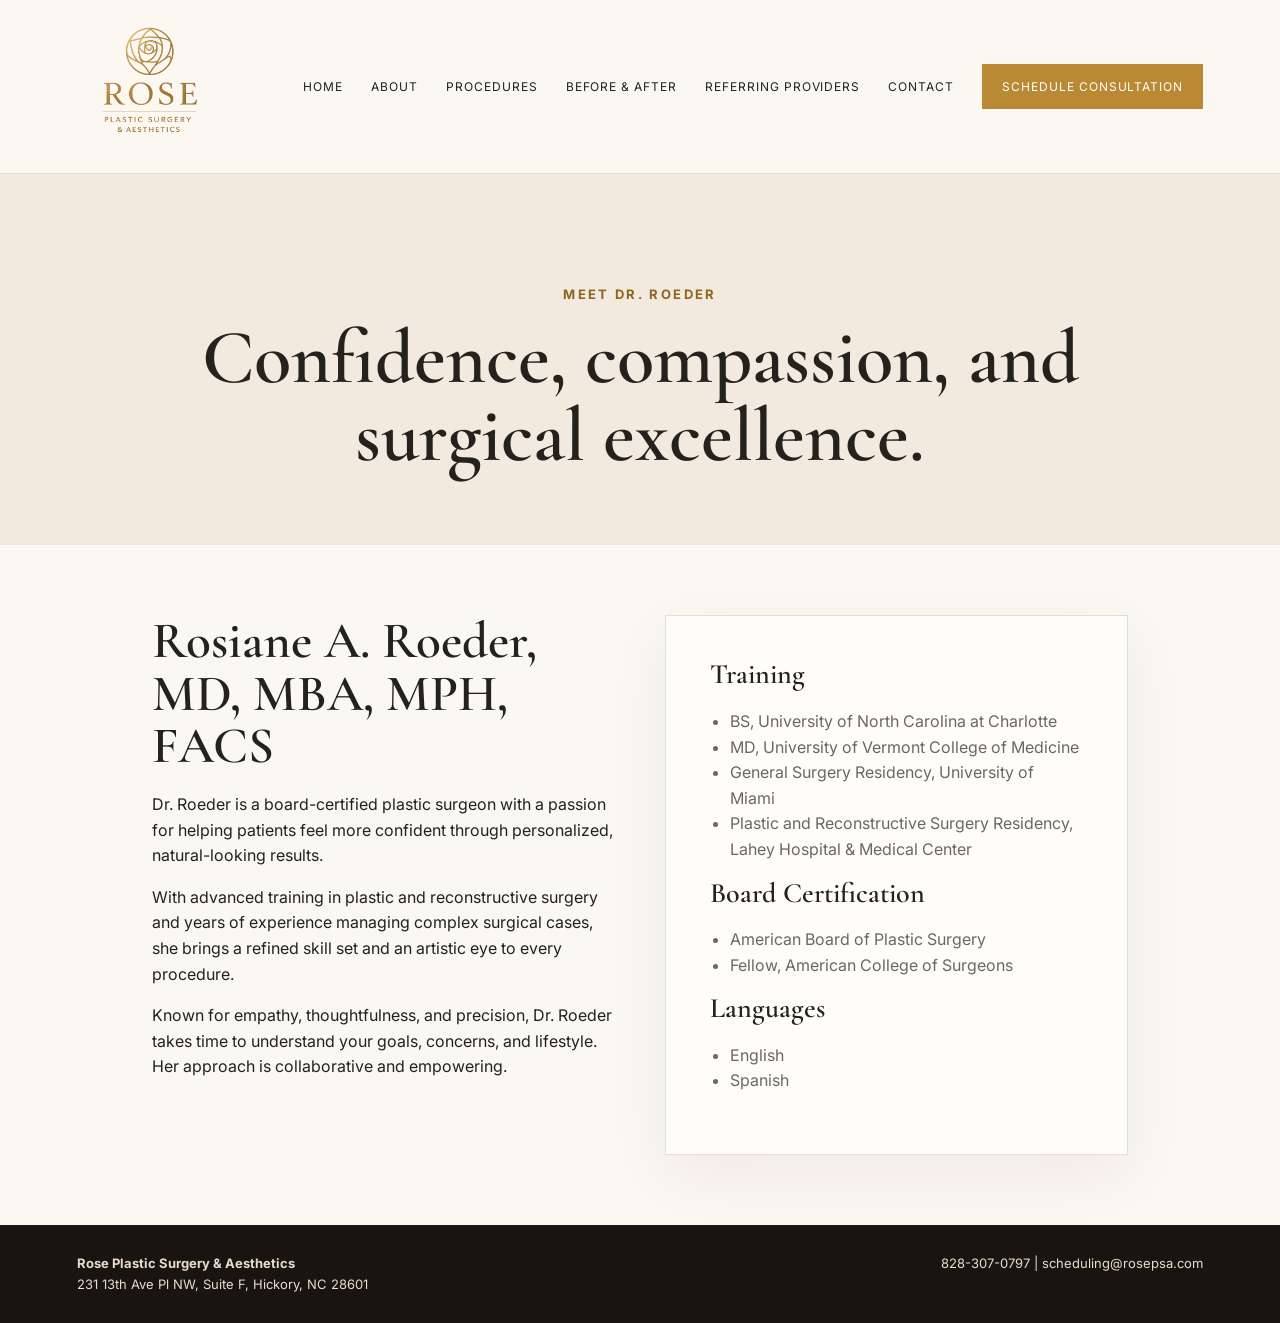
==== about.html @ d642fffa "Add files via upload" ====
<!DOCTYPE html><html lang="en"><head><meta charset="UTF-8"><meta name="viewport" content="width=device-width, initial-scale=1.0"><title>Meet Dr. Roeder | Rose Plastic Surgery & Aesthetics</title><link rel="preconnect" href="https://fonts.googleapis.com"><link rel="preconnect" href="https://fonts.gstatic.com" crossorigin><link href="https://fonts.googleapis.com/css2?family=Cormorant+Garamond:wght@500;600;700&family=Inter:wght@400;500;600;700&display=swap" rel="stylesheet"><link rel="stylesheet" href="styles.css"></head><body><header class="site-header"><a class="brand" href="index.html"><img src="assets/logo.png" alt="Rose Plastic Surgery & Aesthetics logo"></a><button class="menu-toggle">☰</button><nav class="main-nav"><a href="index.html">Home</a><a href="about.html">About</a><a href="procedures.html">Procedures</a><a href="gallery.html">Before & After</a><a href="providers.html">Referring Providers</a><a href="contact.html">Contact</a><a class="nav-cta" href="contact.html">Schedule Consultation</a></nav></header><main><section class="page-hero"><p class="eyebrow">Meet Dr. Roeder</p><h1>Confidence, compassion, and surgical excellence.</h1></section><section class="content two-col"><div><h2>Rosiane A. Roeder, MD, MBA, MPH, FACS</h2><p>Dr. Roeder is a board-certified plastic surgeon with a passion for helping patients feel more confident through personalized, natural-looking results.</p><p>With advanced training in plastic and reconstructive surgery and years of experience managing complex surgical cases, she brings a refined skill set and an artistic eye to every procedure.</p><p>Known for empathy, thoughtfulness, and precision, Dr. Roeder takes time to understand your goals, concerns, and lifestyle. Her approach is collaborative and empowering.</p></div><div class="credential-card"><h3>Training</h3><ul><li>BS, University of North Carolina at Charlotte</li><li>MD, University of Vermont College of Medicine</li><li>General Surgery Residency, University of Miami</li><li>Plastic and Reconstructive Surgery Residency, Lahey Hospital & Medical Center</li></ul><h3>Board Certification</h3><ul><li>American Board of Plastic Surgery</li><li>Fellow, American College of Surgeons</li></ul><h3>Languages</h3><ul><li>English</li><li>Spanish</li></ul></div></section></main><footer><div><strong>Rose Plastic Surgery & Aesthetics</strong><br>231 13th Ave Pl NW, Suite F, Hickory, NC 28601</div><div><a href="tel:8283070797">828-307-0797</a> | <a href="mailto:scheduling@rosepsa.com">scheduling@rosepsa.com</a></div></footer><script src="script.js"></script></body></html>
---- styles.css ----
:root{
  --cream:#fbf7f1;
  --warm:#f2eadf;
  --stone:#d9caba;
  --gold:#b98933;
  --gold-dark:#8f661f;
  --charcoal:#25211d;
  --muted:#6f665e;
  --white:#fffdf9;
  --line:#e7ded2;
}
*{box-sizing:border-box}
body{margin:0;font-family:Inter,Arial,sans-serif;color:var(--charcoal);background:var(--cream);line-height:1.6}
a{color:inherit;text-decoration:none}
.site-header{position:sticky;top:0;z-index:10;display:flex;align-items:center;justify-content:space-between;padding:14px 6vw;background:rgba(251,247,241,.94);backdrop-filter:blur(14px);border-bottom:1px solid var(--line)}
.brand img{width:145px;height:auto;display:block}.main-nav{display:flex;align-items:center;gap:28px;font-size:12px;text-transform:uppercase;letter-spacing:.08em}.main-nav a{padding:10px 0}.main-nav a:hover{color:var(--gold-dark)}.nav-cta{background:var(--gold);color:white!important;padding:13px 20px!important}.menu-toggle{display:none;background:none;border:0;font-size:26px}
h1,h2,h3{font-family:'Cormorant Garamond',Georgia,serif;line-height:1.02;margin:0 0 20px}h1{font-size:clamp(44px,6vw,78px);font-weight:600}h2{font-size:clamp(34px,4vw,56px);font-weight:600}h3{font-size:28px;font-weight:600}.eyebrow{font-size:13px;text-transform:uppercase;letter-spacing:.18em;color:var(--gold-dark);font-weight:700;margin:0 0 14px}.center{text-align:center}.doctor-line{font-weight:700;letter-spacing:.05em;margin-top:-6px}.hero{display:grid;grid-template-columns:1fr 1.05fr;min-height:720px;background:linear-gradient(90deg,var(--cream) 0%,rgba(251,247,241,.92) 40%,rgba(251,247,241,.2) 65%),url('assets/lobby.png');background-size:cover;background-position:center}.hero-copy{padding:118px 0 70px 6vw;max-width:760px}.hero-text{font-size:21px;max-width:560px;color:#403a34}.hero-actions{display:flex;gap:18px;margin-top:32px;flex-wrap:wrap}.button{display:inline-flex;align-items:center;justify-content:center;min-height:48px;padding:0 26px;text-transform:uppercase;font-size:12px;letter-spacing:.1em;font-weight:700;border:1px solid var(--gold)}.button.gold{background:var(--gold);color:white}.button.outline{background:transparent;color:var(--gold-dark)}.hero-image{background:url('assets/rosie.jpg') center 25%/cover no-repeat;min-height:520px;align-self:end;margin:95px 7vw 0 0;border-radius:260px 260px 0 0;box-shadow:0 30px 80px rgba(62,45,22,.18)}
.trust-strip{display:grid;grid-template-columns:repeat(5,1fr);background:var(--white);border-top:1px solid var(--line);border-bottom:1px solid var(--line)}.trust-strip div{min-height:96px;display:flex;align-items:center;justify-content:center;text-align:center;padding:18px;border-right:1px solid var(--line)}.trust-strip span{font-size:12px;font-weight:700;text-transform:uppercase;letter-spacing:.08em}.section-grid{display:grid;grid-template-columns:1fr 1fr;gap:70px;padding:90px 8vw;align-items:center}.section-grid p{font-size:17px;color:var(--muted)}.credential-card{background:var(--white);padding:44px;border:1px solid var(--line);box-shadow:0 20px 60px rgba(54,38,20,.06)}.credential-card ul{padding-left:20px;color:var(--muted)}.text-link{color:var(--gold-dark);font-weight:700;text-transform:uppercase;letter-spacing:.1em;font-size:12px}.services{padding:90px 6vw;background:var(--white);text-align:center}.services h2{max-width:850px;margin:0 auto 48px}.service-grid{display:grid;grid-template-columns:repeat(3,1fr);gap:22px;text-align:left}.service-grid article{background:var(--cream);padding:34px;border:1px solid var(--line);min-height:250px}.service-grid p{color:var(--muted)}.service-grid a{color:var(--gold-dark);font-weight:700;font-size:13px}.why{padding:80px 8vw}.why-grid{display:grid;grid-template-columns:repeat(3,1fr);gap:26px;margin-top:30px;text-align:center}.why-grid div{background:var(--white);border:1px solid var(--line);padding:40px}.why-grid p{color:var(--muted)}.reverse{background:var(--warm)}.lobby-photo{height:420px;background:url('assets/lobby.png') center/cover no-repeat;border:1px solid var(--line)}.gallery-placeholder{height:360px;background:linear-gradient(135deg,#d8c6b5,#fbf7f1);display:flex;align-items:center;justify-content:center;border:1px solid var(--line);font-family:'Cormorant Garamond',Georgia,serif;font-size:42px;color:var(--gold-dark)}.contact-band{display:flex;align-items:center;justify-content:space-between;gap:30px;background:var(--charcoal);color:white;padding:70px 8vw}.contact-band p,.contact-band a{color:#f4eadc}footer{display:flex;justify-content:space-between;gap:20px;padding:28px 6vw;background:#171411;color:#e8dccd;font-size:13px}footer a{color:#e8dccd}
.page-hero{padding:110px 8vw 70px;background:var(--warm);text-align:center}.page-hero h1{max-width:900px;margin:auto}.content{padding:70px 8vw;max-width:1180px;margin:auto}.two-col{display:grid;grid-template-columns:1fr 1fr;gap:50px}.procedure-list{display:grid;grid-template-columns:repeat(2,1fr);gap:30px}.procedure-list section{background:var(--white);border:1px solid var(--line);padding:32px}.contact-form{display:grid;gap:16px}.contact-form input,.contact-form textarea,.contact-form select{width:100%;padding:15px;border:1px solid var(--line);background:white;font:inherit}.contact-form textarea{min-height:140px}.contact-form button{cursor:pointer}
@media(max-width:900px){.menu-toggle{display:block}.main-nav{display:none;position:absolute;left:0;right:0;top:100%;background:var(--cream);padding:20px 6vw;flex-direction:column;align-items:flex-start;border-bottom:1px solid var(--line)}.main-nav.open{display:flex}.hero{grid-template-columns:1fr;background:var(--cream)}.hero-copy{padding:70px 6vw 25px}.hero-image{margin:0 6vw 40px;min-height:440px}.trust-strip{grid-template-columns:1fr}.section-grid,.two-col{grid-template-columns:1fr;padding:60px 6vw}.service-grid,.why-grid,.procedure-list{grid-template-columns:1fr}.contact-band,footer{flex-direction:column;align-items:flex-start}.brand img{width:120px}}
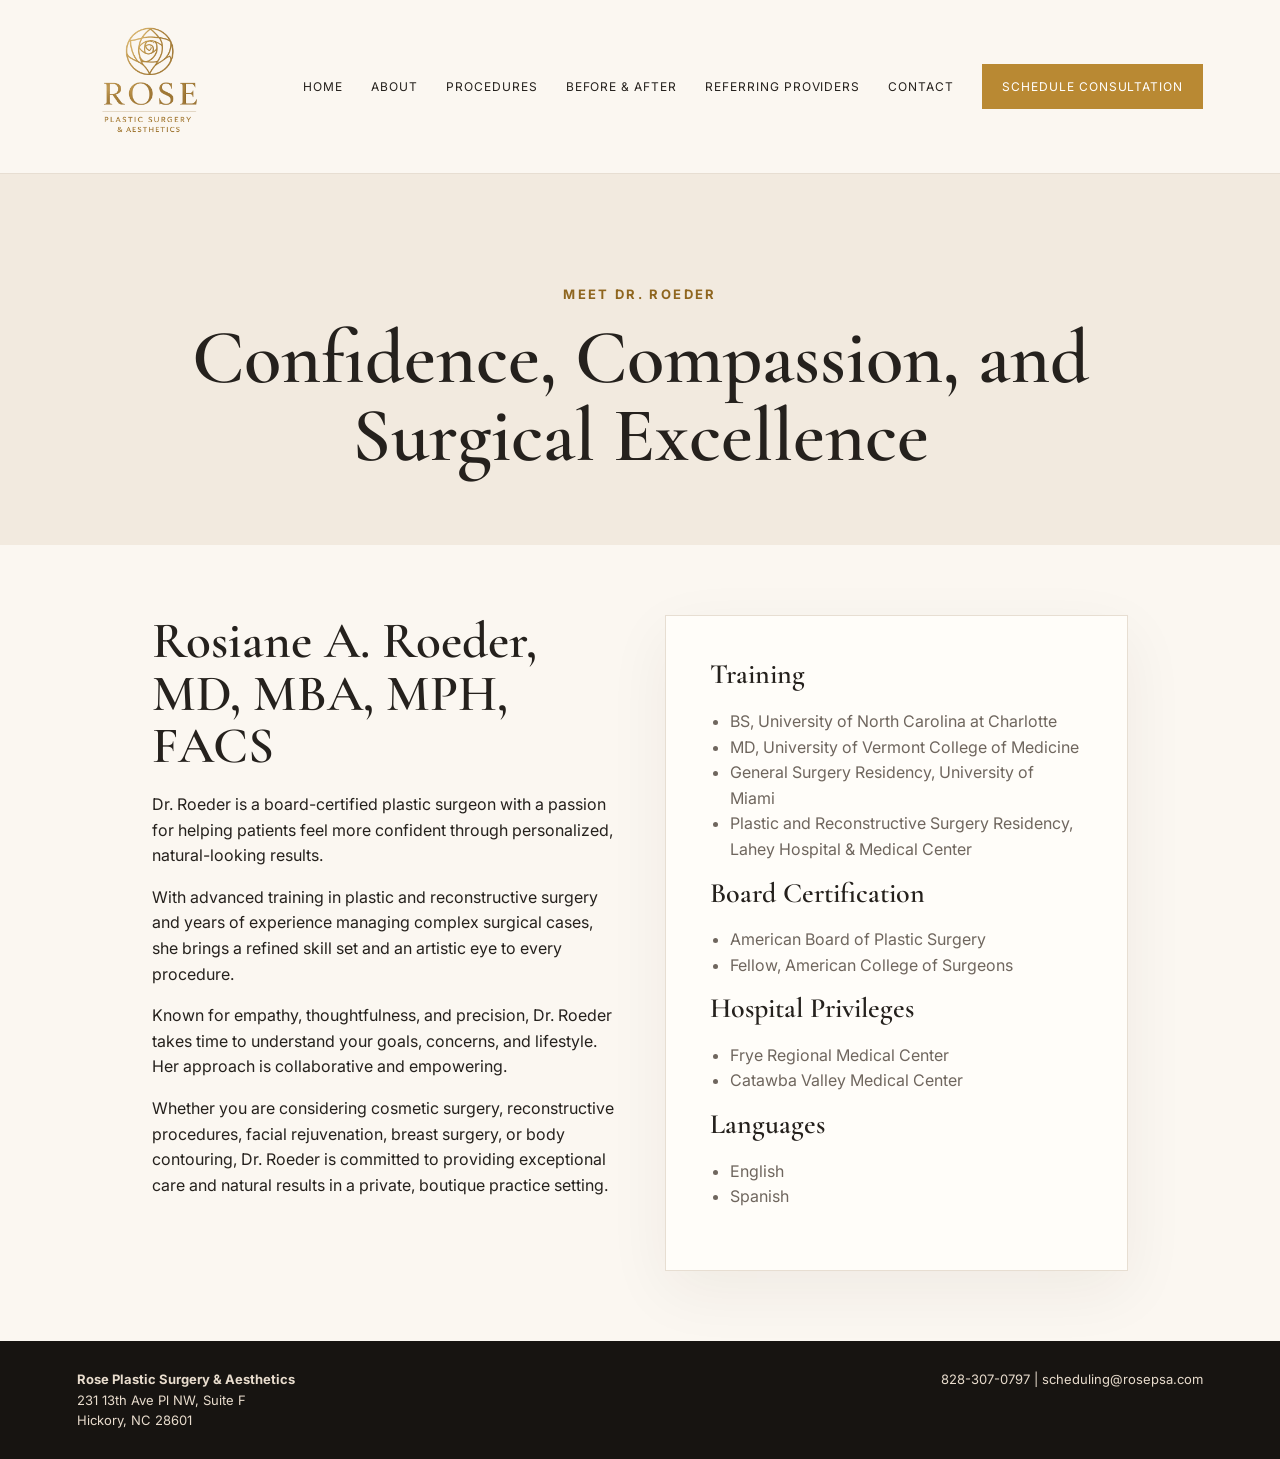
==== commit 91198188: "Update about.html" ====
--- a/about.html
+++ b/about.html
@@ -1 +1,131 @@
-<!DOCTYPE html><html lang="en"><head><meta charset="UTF-8"><meta name="viewport" content="width=device-width, initial-scale=1.0"><title>Meet Dr. Roeder | Rose Plastic Surgery & Aesthetics</title><link rel="preconnect" href="https://fonts.googleapis.com"><link rel="preconnect" href="https://fonts.gstatic.com" crossorigin><link href="https://fonts.googleapis.com/css2?family=Cormorant+Garamond:wght@500;600;700&family=Inter:wght@400;500;600;700&display=swap" rel="stylesheet"><link rel="stylesheet" href="styles.css"></head><body><header class="site-header"><a class="brand" href="index.html"><img src="assets/logo.png" alt="Rose Plastic Surgery & Aesthetics logo"></a><button class="menu-toggle">☰</button><nav class="main-nav"><a href="index.html">Home</a><a href="about.html">About</a><a href="procedures.html">Procedures</a><a href="gallery.html">Before & After</a><a href="providers.html">Referring Providers</a><a href="contact.html">Contact</a><a class="nav-cta" href="contact.html">Schedule Consultation</a></nav></header><main><section class="page-hero"><p class="eyebrow">Meet Dr. Roeder</p><h1>Confidence, compassion, and surgical excellence.</h1></section><section class="content two-col"><div><h2>Rosiane A. Roeder, MD, MBA, MPH, FACS</h2><p>Dr. Roeder is a board-certified plastic surgeon with a passion for helping patients feel more confident through personalized, natural-looking results.</p><p>With advanced training in plastic and reconstructive surgery and years of experience managing complex surgical cases, she brings a refined skill set and an artistic eye to every procedure.</p><p>Known for empathy, thoughtfulness, and precision, Dr. Roeder takes time to understand your goals, concerns, and lifestyle. Her approach is collaborative and empowering.</p></div><div class="credential-card"><h3>Training</h3><ul><li>BS, University of North Carolina at Charlotte</li><li>MD, University of Vermont College of Medicine</li><li>General Surgery Residency, University of Miami</li><li>Plastic and Reconstructive Surgery Residency, Lahey Hospital & Medical Center</li></ul><h3>Board Certification</h3><ul><li>American Board of Plastic Surgery</li><li>Fellow, American College of Surgeons</li></ul><h3>Languages</h3><ul><li>English</li><li>Spanish</li></ul></div></section></main><footer><div><strong>Rose Plastic Surgery & Aesthetics</strong><br>231 13th Ave Pl NW, Suite F, Hickory, NC 28601</div><div><a href="tel:8283070797">828-307-0797</a> | <a href="mailto:scheduling@rosepsa.com">scheduling@rosepsa.com</a></div></footer><script src="script.js"></script></body></html>
+<!DOCTYPE html>
+<html lang="en">
+<head>
+  <meta charset="UTF-8" />
+  <meta name="viewport" content="width=device-width, initial-scale=1.0" />
+  <title>Meet Dr. Roeder | Rose Plastic Surgery & Aesthetics</title>
+
+  <link rel="preconnect" href="https://fonts.googleapis.com" />
+  <link rel="preconnect" href="https://fonts.gstatic.com" crossorigin />
+
+  <link
+    href="https://fonts.googleapis.com/css2?family=Cormorant+Garamond:wght@500;600;700&family=Inter:wght@400;500;600;700&display=swap"
+    rel="stylesheet"
+  />
+
+  <link rel="stylesheet" href="styles.css" />
+</head>
+
+<body>
+  <header class="site-header">
+    <a class="brand" href="index.html">
+      <img
+        src="assets/logo.png"
+        alt="Rose Plastic Surgery & Aesthetics logo"
+      />
+    </a>
+
+    <button class="menu-toggle">☰</button>
+
+    <nav class="main-nav">
+      <a href="index.html">Home</a>
+      <a href="about.html">About</a>
+      <a href="procedures.html">Procedures</a>
+      <a href="gallery.html">Before & After</a>
+      <a href="providers.html">Referring Providers</a>
+      <a href="contact.html">Contact</a>
+      <a class="nav-cta" href="contact.html">Schedule Consultation</a>
+    </nav>
+  </header>
+
+  <main>
+    <section class="page-hero">
+      <p class="eyebrow">Meet Dr. Roeder</p>
+      <h1>Confidence, Compassion, and Surgical Excellence</h1>
+    </section>
+
+    <section class="content two-col">
+      <div>
+        <h2>Rosiane A. Roeder, MD, MBA, MPH, FACS</h2>
+
+        <p>
+          Dr. Roeder is a board-certified plastic surgeon with a passion for
+          helping patients feel more confident through personalized,
+          natural-looking results.
+        </p>
+
+        <p>
+          With advanced training in plastic and reconstructive surgery and years
+          of experience managing complex surgical cases, she brings a refined
+          skill set and an artistic eye to every procedure.
+        </p>
+
+        <p>
+          Known for empathy, thoughtfulness, and precision, Dr. Roeder takes
+          time to understand your goals, concerns, and lifestyle. Her approach
+          is collaborative and empowering.
+        </p>
+
+        <p>
+          Whether you are considering cosmetic surgery, reconstructive
+          procedures, facial rejuvenation, breast surgery, or body contouring,
+          Dr. Roeder is committed to providing exceptional care and natural
+          results in a private, boutique practice setting.
+        </p>
+      </div>
+
+      <div class="credential-card">
+        <h3>Training</h3>
+
+        <ul>
+          <li>BS, University of North Carolina at Charlotte</li>
+          <li>MD, University of Vermont College of Medicine</li>
+          <li>General Surgery Residency, University of Miami</li>
+          <li>
+            Plastic and Reconstructive Surgery Residency,
+            Lahey Hospital & Medical Center
+          </li>
+        </ul>
+
+        <h3>Board Certification</h3>
+
+        <ul>
+          <li>American Board of Plastic Surgery</li>
+          <li>Fellow, American College of Surgeons</li>
+        </ul>
+
+        <h3>Hospital Privileges</h3>
+
+        <ul>
+          <li>Frye Regional Medical Center</li>
+          <li>Catawba Valley Medical Center</li>
+        </ul>
+
+        <h3>Languages</h3>
+
+        <ul>
+          <li>English</li>
+          <li>Spanish</li>
+        </ul>
+      </div>
+    </section>
+  </main>
+
+  <footer>
+    <div>
+      <strong>Rose Plastic Surgery & Aesthetics</strong><br />
+      231 13th Ave Pl NW, Suite F<br />
+      Hickory, NC 28601
+    </div>
+
+    <div>
+      <a href="tel:8283070797">828-307-0797</a> |
+      <a href="mailto:scheduling@rosepsa.com">
+        scheduling@rosepsa.com
+      </a>
+    </div>
+  </footer>
+
+  <script src="script.js"></script>
+</body>
+</html>
--- a/styles.css
+++ b/styles.css
@@ -1,20 +1,393 @@
-:root{
-  --cream:#fbf7f1;
-  --warm:#f2eadf;
-  --stone:#d9caba;
-  --gold:#b98933;
-  --gold-dark:#8f661f;
-  --charcoal:#25211d;
-  --muted:#6f665e;
-  --white:#fffdf9;
-  --line:#e7ded2;
-}
-*{box-sizing:border-box}
-body{margin:0;font-family:Inter,Arial,sans-serif;color:var(--charcoal);background:var(--cream);line-height:1.6}
-a{color:inherit;text-decoration:none}
-.site-header{position:sticky;top:0;z-index:10;display:flex;align-items:center;justify-content:space-between;padding:14px 6vw;background:rgba(251,247,241,.94);backdrop-filter:blur(14px);border-bottom:1px solid var(--line)}
-.brand img{width:145px;height:auto;display:block}.main-nav{display:flex;align-items:center;gap:28px;font-size:12px;text-transform:uppercase;letter-spacing:.08em}.main-nav a{padding:10px 0}.main-nav a:hover{color:var(--gold-dark)}.nav-cta{background:var(--gold);color:white!important;padding:13px 20px!important}.menu-toggle{display:none;background:none;border:0;font-size:26px}
-h1,h2,h3{font-family:'Cormorant Garamond',Georgia,serif;line-height:1.02;margin:0 0 20px}h1{font-size:clamp(44px,6vw,78px);font-weight:600}h2{font-size:clamp(34px,4vw,56px);font-weight:600}h3{font-size:28px;font-weight:600}.eyebrow{font-size:13px;text-transform:uppercase;letter-spacing:.18em;color:var(--gold-dark);font-weight:700;margin:0 0 14px}.center{text-align:center}.doctor-line{font-weight:700;letter-spacing:.05em;margin-top:-6px}.hero{display:grid;grid-template-columns:1fr 1.05fr;min-height:720px;background:linear-gradient(90deg,var(--cream) 0%,rgba(251,247,241,.92) 40%,rgba(251,247,241,.2) 65%),url('assets/lobby.png');background-size:cover;background-position:center}.hero-copy{padding:118px 0 70px 6vw;max-width:760px}.hero-text{font-size:21px;max-width:560px;color:#403a34}.hero-actions{display:flex;gap:18px;margin-top:32px;flex-wrap:wrap}.button{display:inline-flex;align-items:center;justify-content:center;min-height:48px;padding:0 26px;text-transform:uppercase;font-size:12px;letter-spacing:.1em;font-weight:700;border:1px solid var(--gold)}.button.gold{background:var(--gold);color:white}.button.outline{background:transparent;color:var(--gold-dark)}.hero-image{background:url('assets/rosie.jpg') center 25%/cover no-repeat;min-height:520px;align-self:end;margin:95px 7vw 0 0;border-radius:260px 260px 0 0;box-shadow:0 30px 80px rgba(62,45,22,.18)}
-.trust-strip{display:grid;grid-template-columns:repeat(5,1fr);background:var(--white);border-top:1px solid var(--line);border-bottom:1px solid var(--line)}.trust-strip div{min-height:96px;display:flex;align-items:center;justify-content:center;text-align:center;padding:18px;border-right:1px solid var(--line)}.trust-strip span{font-size:12px;font-weight:700;text-transform:uppercase;letter-spacing:.08em}.section-grid{display:grid;grid-template-columns:1fr 1fr;gap:70px;padding:90px 8vw;align-items:center}.section-grid p{font-size:17px;color:var(--muted)}.credential-card{background:var(--white);padding:44px;border:1px solid var(--line);box-shadow:0 20px 60px rgba(54,38,20,.06)}.credential-card ul{padding-left:20px;color:var(--muted)}.text-link{color:var(--gold-dark);font-weight:700;text-transform:uppercase;letter-spacing:.1em;font-size:12px}.services{padding:90px 6vw;background:var(--white);text-align:center}.services h2{max-width:850px;margin:0 auto 48px}.service-grid{display:grid;grid-template-columns:repeat(3,1fr);gap:22px;text-align:left}.service-grid article{background:var(--cream);padding:34px;border:1px solid var(--line);min-height:250px}.service-grid p{color:var(--muted)}.service-grid a{color:var(--gold-dark);font-weight:700;font-size:13px}.why{padding:80px 8vw}.why-grid{display:grid;grid-template-columns:repeat(3,1fr);gap:26px;margin-top:30px;text-align:center}.why-grid div{background:var(--white);border:1px solid var(--line);padding:40px}.why-grid p{color:var(--muted)}.reverse{background:var(--warm)}.lobby-photo{height:420px;background:url('assets/lobby.png') center/cover no-repeat;border:1px solid var(--line)}.gallery-placeholder{height:360px;background:linear-gradient(135deg,#d8c6b5,#fbf7f1);display:flex;align-items:center;justify-content:center;border:1px solid var(--line);font-family:'Cormorant Garamond',Georgia,serif;font-size:42px;color:var(--gold-dark)}.contact-band{display:flex;align-items:center;justify-content:space-between;gap:30px;background:var(--charcoal);color:white;padding:70px 8vw}.contact-band p,.contact-band a{color:#f4eadc}footer{display:flex;justify-content:space-between;gap:20px;padding:28px 6vw;background:#171411;color:#e8dccd;font-size:13px}footer a{color:#e8dccd}
-.page-hero{padding:110px 8vw 70px;background:var(--warm);text-align:center}.page-hero h1{max-width:900px;margin:auto}.content{padding:70px 8vw;max-width:1180px;margin:auto}.two-col{display:grid;grid-template-columns:1fr 1fr;gap:50px}.procedure-list{display:grid;grid-template-columns:repeat(2,1fr);gap:30px}.procedure-list section{background:var(--white);border:1px solid var(--line);padding:32px}.contact-form{display:grid;gap:16px}.contact-form input,.contact-form textarea,.contact-form select{width:100%;padding:15px;border:1px solid var(--line);background:white;font:inherit}.contact-form textarea{min-height:140px}.contact-form button{cursor:pointer}
-@media(max-width:900px){.menu-toggle{display:block}.main-nav{display:none;position:absolute;left:0;right:0;top:100%;background:var(--cream);padding:20px 6vw;flex-direction:column;align-items:flex-start;border-bottom:1px solid var(--line)}.main-nav.open{display:flex}.hero{grid-template-columns:1fr;background:var(--cream)}.hero-copy{padding:70px 6vw 25px}.hero-image{margin:0 6vw 40px;min-height:440px}.trust-strip{grid-template-columns:1fr}.section-grid,.two-col{grid-template-columns:1fr;padding:60px 6vw}.service-grid,.why-grid,.procedure-list{grid-template-columns:1fr}.contact-band,footer{flex-direction:column;align-items:flex-start}.brand img{width:120px}}
+:root {
+  --cream: #fbf7f1;
+  --warm: #f2eadf;
+  --stone: #d9caba;
+  --gold: #b98933;
+  --gold-dark: #8f661f;
+  --charcoal: #25211d;
+  --muted: #6f665e;
+  --white: #fffdf9;
+  --line: #e7ded2;
+}
+* {
+  box-sizing: border-box;
+}
+body {
+  margin: 0;
+  font-family: Inter, Arial, sans-serif;
+  color: var(--charcoal);
+  background: var(--cream);
+  line-height: 1.6;
+}
+a {
+  color: inherit;
+  text-decoration: none;
+}
+.site-header {
+  position: sticky;
+  top: 0;
+  z-index: 10;
+  display: flex;
+  align-items: center;
+  justify-content: space-between;
+  padding: 14px 6vw;
+  background: rgba(251, 247, 241, 0.94);
+  backdrop-filter: blur(14px);
+  border-bottom: 1px solid var(--line);
+}
+.brand img {
+  width: 145px;
+  height: auto;
+  display: block;
+}
+.main-nav {
+  display: flex;
+  align-items: center;
+  gap: 28px;
+  font-size: 12px;
+  text-transform: uppercase;
+  letter-spacing: 0.08em;
+}
+.main-nav a {
+  padding: 10px 0;
+}
+.main-nav a:hover {
+  color: var(--gold-dark);
+}
+.nav-cta {
+  background: var(--gold);
+  color: white !important;
+  padding: 13px 20px !important;
+}
+.menu-toggle {
+  display: none;
+  background: none;
+  border: 0;
+  font-size: 26px;
+}
+h1,
+h2,
+h3 {
+  font-family: "Cormorant Garamond", Georgia, serif;
+  line-height: 1.02;
+  margin: 0 0 20px;
+}
+h1 {
+  font-size: clamp(44px, 6vw, 78px);
+  font-weight: 600;
+}
+h2 {
+  font-size: clamp(34px, 4vw, 56px);
+  font-weight: 600;
+}
+h3 {
+  font-size: 28px;
+  font-weight: 600;
+}
+.eyebrow {
+  font-size: 13px;
+  text-transform: uppercase;
+  letter-spacing: 0.18em;
+  color: var(--gold-dark);
+  font-weight: 700;
+  margin: 0 0 14px;
+}
+.center {
+  text-align: center;
+}
+.doctor-line {
+  font-weight: 700;
+  letter-spacing: 0.05em;
+  margin-top: -6px;
+}
+.hero {
+  display: grid;
+  grid-template-columns: 1fr;
+  min-height: 720px;
+  background:
+    linear-gradient(
+      90deg,
+      var(--cream) 0%,
+      rgba(251, 247, 241, 0.92) 40%,
+      rgba(251, 247, 241, 0.2) 65%
+    ),
+    url("assets/lobby.png");
+  background-size: cover;
+  background-position: center;
+}
+.hero-copy {
+  padding: 118px 0 70px 6vw;
+  max-width: 760px;
+}
+.hero-text {
+  font-size: 21px;
+  max-width: 560px;
+  color: #403a34;
+}
+.hero-actions {
+  display: flex;
+  gap: 18px;
+  margin-top: 32px;
+  flex-wrap: wrap;
+}
+.button {
+  display: inline-flex;
+  align-items: center;
+  justify-content: center;
+  min-height: 48px;
+  padding: 0 26px;
+  text-transform: uppercase;
+  font-size: 12px;
+  letter-spacing: 0.1em;
+  font-weight: 700;
+  border: 1px solid var(--gold);
+}
+.button.gold {
+  background: var(--gold);
+  color: white;
+}
+.button.outline {
+  background: transparent;
+  color: var(--gold-dark);
+
+}
+.trust-strip {
+  display: grid;
+  grid-template-columns: repeat(5, 1fr);
+  background: var(--white);
+  border-top: 1px solid var(--line);
+  border-bottom: 1px solid var(--line);
+}
+.trust-strip div {
+  min-height: 96px;
+  display: flex;
+  align-items: center;
+  justify-content: center;
+  text-align: center;
+  padding: 18px;
+  border-right: 1px solid var(--line);
+}
+.trust-strip span {
+  font-size: 12px;
+  font-weight: 700;
+  text-transform: uppercase;
+  letter-spacing: 0.08em;
+}
+.section-grid {
+  display: grid;
+  grid-template-columns: 1fr 1fr;
+  gap: 70px;
+  padding: 90px 8vw;
+  align-items: center;
+}
+.section-grid p {
+  font-size: 17px;
+  color: var(--muted);
+}
+.credential-card {
+  background: var(--white);
+  padding: 44px;
+  border: 1px solid var(--line);
+  box-shadow: 0 20px 60px rgba(54, 38, 20, 0.06);
+}
+.credential-card ul {
+  padding-left: 20px;
+  color: var(--muted);
+}
+.text-link {
+  color: var(--gold-dark);
+  font-weight: 700;
+  text-transform: uppercase;
+  letter-spacing: 0.1em;
+  font-size: 12px;
+}
+.services {
+  padding: 90px 6vw;
+  background: var(--white);
+  text-align: center;
+}
+.services h2 {
+  max-width: 850px;
+  margin: 0 auto 48px;
+}
+.service-grid {
+  display: grid;
+  grid-template-columns: repeat(3, 1fr);
+  gap: 22px;
+  text-align: left;
+}
+.service-grid article {
+  background: var(--cream);
+  padding: 34px;
+  border: 1px solid var(--line);
+  min-height: 250px;
+}
+.service-grid p {
+  color: var(--muted);
+}
+.service-grid a {
+  color: var(--gold-dark);
+  font-weight: 700;
+  font-size: 13px;
+}
+.why {
+  padding: 80px 8vw;
+}
+.why-grid {
+  display: grid;
+  grid-template-columns: repeat(3, 1fr);
+  gap: 26px;
+  margin-top: 30px;
+  text-align: center;
+}
+.why-grid div {
+  background: var(--white);
+  border: 1px solid var(--line);
+  padding: 40px;
+}
+.why-grid p {
+  color: var(--muted);
+}
+.reverse {
+  background: var(--warm);
+}
+.lobby-photo {
+  height: 420px;
+  background: url("assets/lobby.png") center/cover no-repeat;
+  border: 1px solid var(--line);
+}
+.gallery-placeholder {
+  height: 360px;
+  background: linear-gradient(135deg, #d8c6b5, #fbf7f1);
+  display: flex;
+  align-items: center;
+  justify-content: center;
+  border: 1px solid var(--line);
+  font-family: "Cormorant Garamond", Georgia, serif;
+  font-size: 42px;
+  color: var(--gold-dark);
+}
+.contact-band {
+  display: flex;
+  align-items: center;
+  justify-content: space-between;
+  gap: 30px;
+  background: var(--charcoal);
+  color: white;
+  padding: 70px 8vw;
+}
+.contact-band p,
+.contact-band a {
+  color: #f4eadc;
+}
+footer {
+  display: flex;
+  justify-content: space-between;
+  gap: 20px;
+  padding: 28px 6vw;
+  background: #171411;
+  color: #e8dccd;
+  font-size: 13px;
+}
+footer a {
+  color: #e8dccd;
+}
+.page-hero {
+  padding: 110px 8vw 70px;
+  background: var(--warm);
+  text-align: center;
+}
+.page-hero h1 {
+  max-width: 900px;
+  margin: auto;
+}
+.content {
+  padding: 70px 8vw;
+  max-width: 1180px;
+  margin: auto;
+}
+.two-col {
+  display: grid;
+  grid-template-columns: 1fr 1fr;
+  gap: 50px;
+}
+.procedure-list {
+  display: grid;
+  grid-template-columns: repeat(2, 1fr);
+  gap: 30px;
+}
+.procedure-list section {
+  background: var(--white);
+  border: 1px solid var(--line);
+  padding: 32px;
+}
+.contact-form {
+  display: grid;
+  gap: 16px;
+}
+.contact-form input,
+.contact-form textarea,
+.contact-form select {
+  width: 100%;
+  padding: 15px;
+  border: 1px solid var(--line);
+  background: white;
+  font: inherit;
+}
+.contact-form textarea {
+  min-height: 140px;
+}
+.contact-form button {
+  cursor: pointer;
+}
+@media (max-width: 900px) {
+  .menu-toggle {
+    display: block;
+  }
+  .main-nav {
+    display: none;
+    position: absolute;
+    left: 0;
+    right: 0;
+    top: 100%;
+    background: var(--cream);
+    padding: 20px 6vw;
+    flex-direction: column;
+    align-items: flex-start;
+    border-bottom: 1px solid var(--line);
+  }
+  .main-nav.open {
+    display: flex;
+  }
+  .hero {
+    grid-template-columns: 1fr;
+    background: var(--cream);
+  }
+  .hero-copy {
+    padding: 70px 6vw 25px;
+  }
+.hero-image {
+  display: none;
+  }
+  .trust-strip {
+    grid-template-columns: 1fr;
+  }
+  .section-grid,
+  .two-col {
+    grid-template-columns: 1fr;
+    padding: 60px 6vw;
+  }
+  .service-grid,
+  .why-grid,
+  .procedure-list {
+    grid-template-columns: 1fr;
+  }
+  .contact-band,
+  footer {
+    flex-direction: column;
+    align-items: flex-start;
+  }
+  .brand img {
+    width: 120px;
+  }
+}
